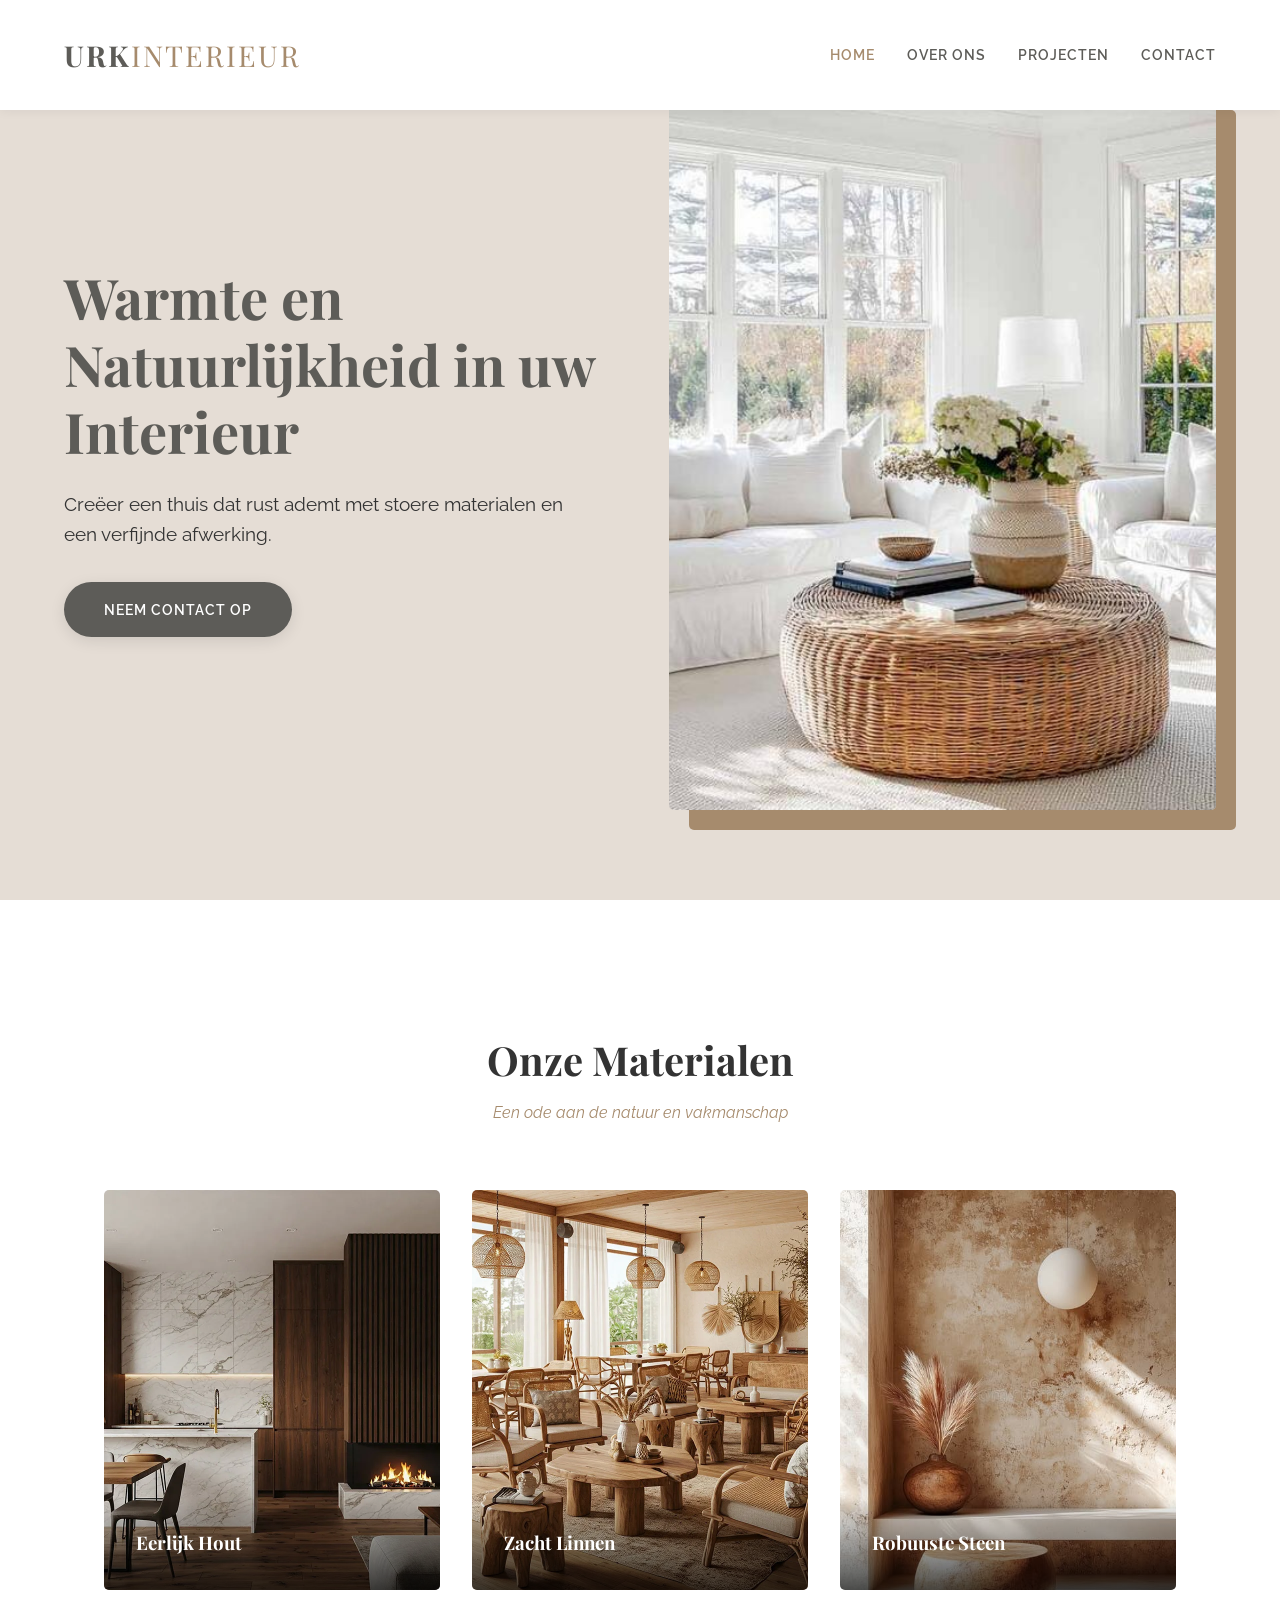
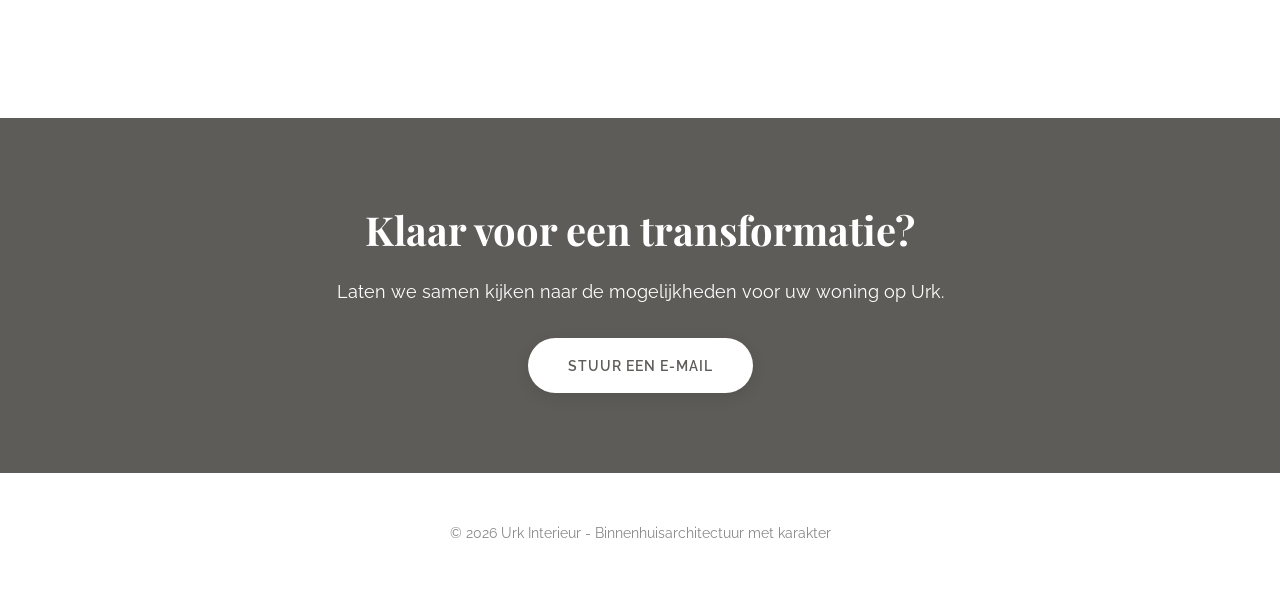
==== index.html @ b47f370f "Fix project structure: move files to root" ====
<!DOCTYPE html>
<html lang="nl">
<head>
    <meta charset="UTF-8">
    <meta name="viewport" content="width=device-width, initial-scale=1.0">
    <title>Binnenhuisarchitect Urk | Natuurlijk & Warm Design</title>
    <link rel="stylesheet" href="stylesheet.css">
    <link rel="preconnect" href="https://fonts.googleapis.com">
    <link rel="preconnect" href="https://fonts.gstatic.com" crossorigin>
    <link href="https://fonts.googleapis.com/css2?family=Playfair+Display:wght@400;700&family=Raleway:wght@300;400;600&display=swap" rel="stylesheet">
</head>
<body>
    <header>
        <nav>
            <div class="logo">URK<span>INTERIEUR</span></div>
            <ul>
                <li><a href="index.html" class="active">Home</a></li>
                <li><a href="pages/over-ons.html">Over ons</a></li>
                <li><a href="pages/projecten.html">Projecten</a></li>
                <li><a href="pages/contact.html">Contact</a></li>
            </ul>
        </nav>
    </header>

    <main>
        <section class="hero">
            <div class="hero-content">
                <h1>Warmte en Natuurlijkheid in uw Interieur</h1>
                <p>Creëer een thuis dat rust ademt met stoere materialen en een verfijnde afwerking.</p>
                <a href="mailto:info@urkinterieur.nl" class="btn">Neem contact op</a>
            </div>
            <div class="hero-image">
                <img src="img/hero.jpg" alt="Sfeervol interieur met warme tinten">
            </div>
        </section>

        <section class="materials">
            <h2>Onze Materialen</h2>
            <p class="subtitle">Een ode aan de natuur en vakmanschap</p>
            <div class="material-grid">
                <div class="material-item">
                    <img src="img/material1.webp" alt="Natuurlijk hout close-up">
                    <div class="overlay"><h3>Eerlijk Hout</h3></div>
                </div>
                <div class="material-item">
                    <img src="img/material2.webp" alt="Zacht linnen textuur">
                    <div class="overlay"><h3>Zacht Linnen</h3></div>
                </div>
                <div class="material-item">
                    <img src="img/material3.jpg" alt="Robuuste steen details">
                    <div class="overlay"><h3>Robuuste Steen</h3></div>
                </div>
            </div>
        </section>

        <section class="cta">
            <div class="cta-box">
                <h2>Klaar voor een transformatie?</h2>
                <p>Laten we samen kijken naar de mogelijkheden voor uw woning op Urk.</p>
                <a href="mailto:info@urkinterieur.nl" class="btn secondary">Stuur een e-mail</a>
            </div>
        </section>
    </main>

    <footer>
        <p>&copy; 2026 Urk Interieur - Binnenhuisarchitectuur met karakter</p>
    </footer>

    <script src="javascript.js"></script>
</body>
</html>
---- stylesheet.css ----
/* Reset & Basis */
* {
    margin: 0;
    padding: 0;
    box-sizing: border-box;
}

:root {
    --primary-color: #5d5c58; /* Warm grijs */
    --secondary-color: #a68b6d; /* Warm beige/hout tint */
    --accent-color: #e5ddd5; /* Licht beige */
    --text-color: #333333;
    --white: #ffffff;
    --transition: all 0.3s ease;
}

body {
    font-family: 'Raleway', sans-serif;
    color: var(--text-color);
    line-height: 1.6;
    background-color: var(--white);
    overflow-x: hidden;
}

h1, h2, h3 {
    font-family: 'Playfair Display', serif;
    font-weight: 700;
}

a {
    text-decoration: none;
    color: inherit;
    transition: var(--transition);
}

ul {
    list-style: none;
}

/* Navigatie */
header {
    background-color: var(--white);
    padding: 2rem 5%;
    position: fixed;
    width: 100%;
    top: 0;
    z-index: 1000;
    box-shadow: 0 2px 10px rgba(0,0,0,0.05);
}

nav {
    display: flex;
    justify-content: space-between;
    align-items: center;
    max-width: 1200px;
    margin: 0 auto;
}

.logo {
    font-family: 'Playfair Display', serif;
    font-size: 1.8rem;
    letter-spacing: 2px;
    font-weight: 700;
    color: var(--primary-color);
}

.logo span {
    color: var(--secondary-color);
    font-weight: 400;
}

nav ul {
    display: flex;
    gap: 2rem;
}

nav ul li a {
    font-size: 0.9rem;
    text-transform: uppercase;
    letter-spacing: 1px;
    font-weight: 600;
    color: var(--primary-color);
}

nav ul li a:hover, nav ul li a.active {
    color: var(--secondary-color);
}

/* Hero Sectie */
.hero {
    height: 100vh;
    display: flex;
    align-items: center;
    padding: 0 5%;
    background-color: var(--accent-color);
    margin-top: 0;
    position: relative;
    overflow: hidden;
}

.hero-content {
    flex: 1;
    padding-right: 5%;
    z-index: 2;
}

.hero-content h1 {
    font-size: 3.5rem;
    line-height: 1.2;
    margin-bottom: 1.5rem;
    color: var(--primary-color);
}

.hero-content p {
    font-size: 1.2rem;
    margin-bottom: 2rem;
    max-width: 500px;
}

.hero-image {
    flex: 1;
    height: 80%;
    position: relative;
    z-index: 1;
}

.hero-image img {
    width: 100%;
    height: 100%;
    object-fit: cover;
    border-radius: 5px;
    box-shadow: 20px 20px 0px var(--secondary-color);
}

.btn {
    display: inline-block;
    padding: 1rem 2.5rem;
    background-color: var(--primary-color);
    color: var(--white);
    border-radius: 50px;
    font-weight: 600;
    text-transform: uppercase;
    letter-spacing: 1px;
    font-size: 0.9rem;
    box-shadow: 0 4px 15px rgba(0,0,0,0.1);
}

.btn:hover {
    background-color: var(--secondary-color);
    transform: translateY(-3px);
    box-shadow: 0 6px 20px rgba(0,0,0,0.15);
}

.btn.secondary {
    background-color: var(--white);
    color: var(--primary-color);
}

/* Materialen Sectie */
.materials {
    padding: 8rem 5%;
    max-width: 1200px;
    margin: 0 auto;
    text-align: center;
}

.materials h2 {
    font-size: 2.5rem;
    margin-bottom: 0.5rem;
}

.subtitle {
    font-style: italic;
    color: var(--secondary-color);
    margin-bottom: 4rem;
}

.material-grid {
    display: grid;
    grid-template-columns: repeat(3, 1fr);
    gap: 2rem;
}

.material-item {
    position: relative;
    height: 400px;
    overflow: hidden;
    border-radius: 5px;
}

.material-item img {
    width: 100%;
    height: 100%;
    object-fit: cover;
    transition: var(--transition);
}

.material-item:hover img {
    transform: scale(1.1);
}

.overlay {
    position: absolute;
    bottom: 0;
    left: 0;
    width: 100%;
    padding: 2rem;
    background: linear-gradient(transparent, rgba(0,0,0,0.7));
    color: var(--white);
    text-align: left;
}

/* CTA Sectie */
.cta {
    padding: 5rem 5%;
    background-color: var(--primary-color);
    color: var(--white);
    text-align: center;
}

.cta-box h2 {
    font-size: 2.5rem;
    margin-bottom: 1rem;
}

.cta-box p {
    margin-bottom: 2rem;
    font-size: 1.1rem;
}

/* Footer */
footer {
    padding: 3rem 5%;
    text-align: center;
    background-color: var(--white);
    font-size: 0.9rem;
    color: #888;
}

/* Responsive */
@media (max-width: 992px) {
    .hero {
        flex-direction: column;
        height: auto;
        padding: 10rem 5% 5rem;
    }
    .hero-content {
        padding-right: 0;
        margin-bottom: 3rem;
        text-align: center;
    }
    .hero-content p {
        margin: 0 auto 2rem;
    }
    .material-grid {
        grid-template-columns: 1fr;
    }
}
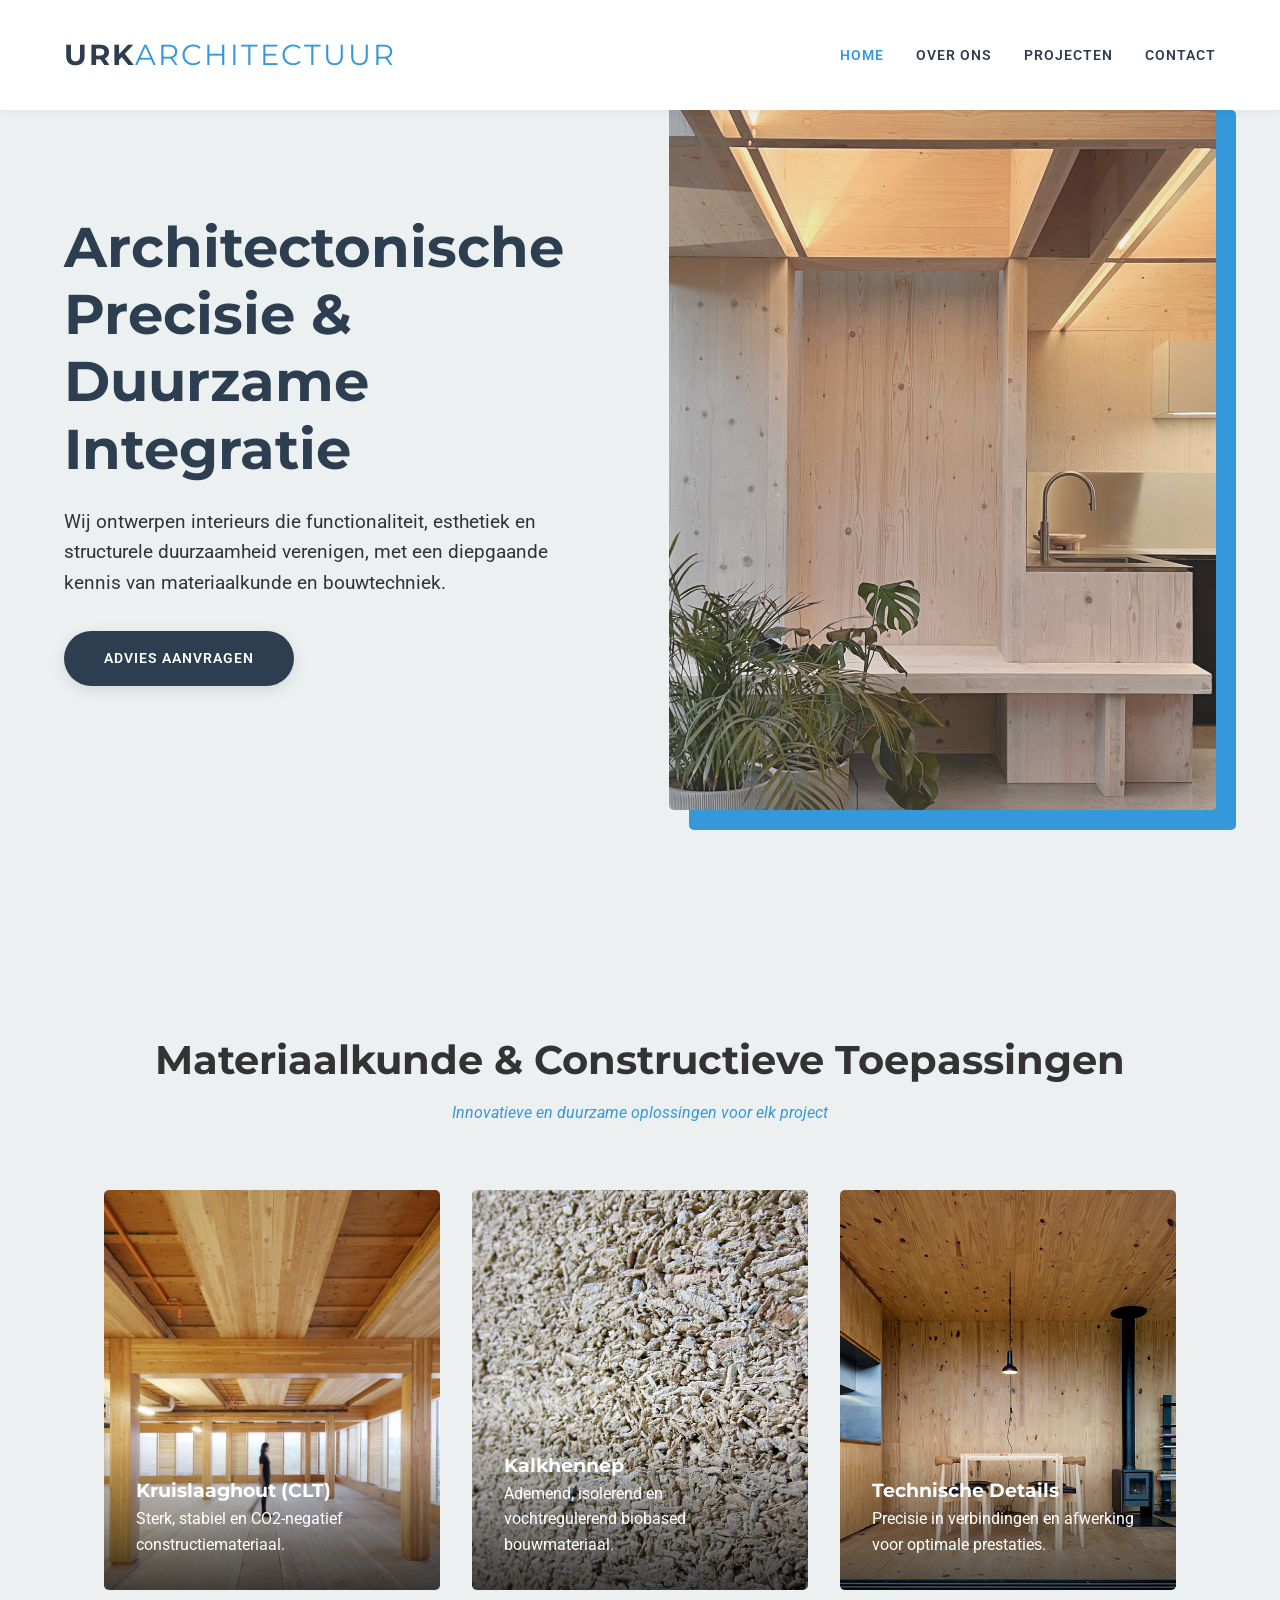
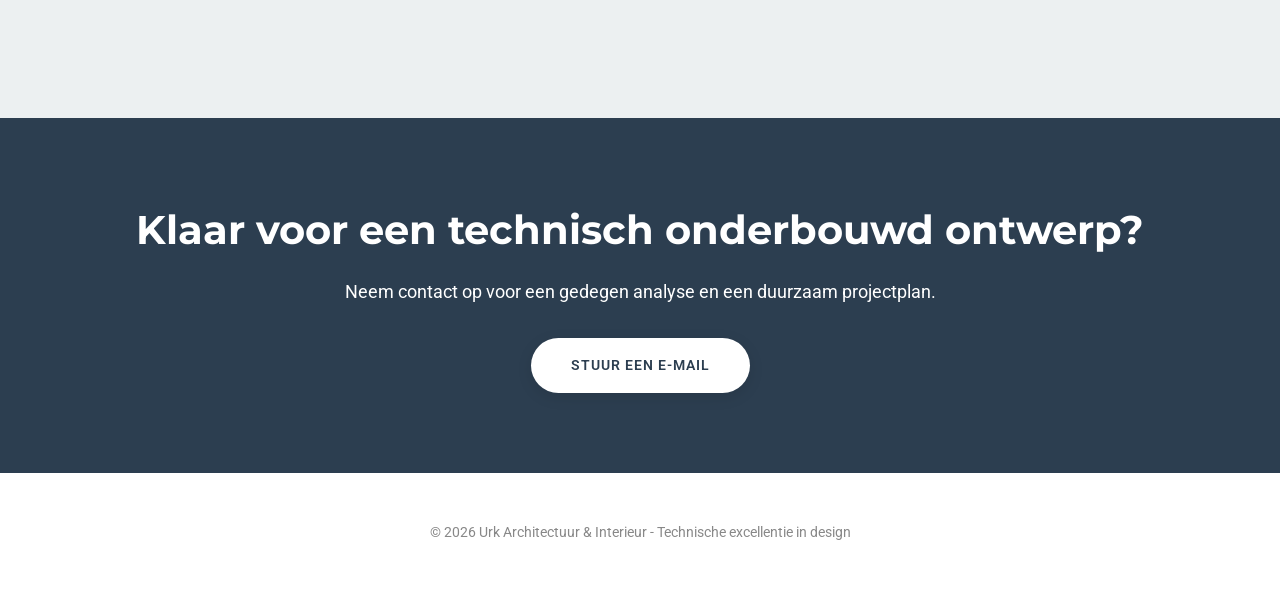
==== commit b75c6d1b: "Add technical and sustainable imagery" ====
--- a/index.html
+++ b/index.html
@@ -3,16 +3,17 @@
 <head>
     <meta charset="UTF-8">
     <meta name="viewport" content="width=device-width, initial-scale=1.0">
-    <title>Binnenhuisarchitect Urk | Natuurlijk & Warm Design</title>
+    <title>Urk Architectuur & Interieur | Technisch Ontwerp & Duurzaamheid</title>
+    <meta name="description" content="Specialist in architectonisch interieurontwerp op Urk, met focus op technische precisie, duurzame materialen zoals kalkhennep en CLT, en innovatieve bouwoplossingen.">
     <link rel="stylesheet" href="stylesheet.css">
     <link rel="preconnect" href="https://fonts.googleapis.com">
     <link rel="preconnect" href="https://fonts.gstatic.com" crossorigin>
-    <link href="https://fonts.googleapis.com/css2?family=Playfair+Display:wght@400;700&family=Raleway:wght@300;400;600&display=swap" rel="stylesheet">
+    <link href="https://fonts.googleapis.com/css2?family=Roboto:wght@300;400;700&family=Montserrat:wght@400;600&display=swap" rel="stylesheet">
 </head>
 <body>
     <header>
         <nav>
-            <div class="logo">URK<span>INTERIEUR</span></div>
+            <div class="logo">URK<span>ARCHITECTUUR</span></div>
             <ul>
                 <li><a href="index.html" class="active">Home</a></li>
                 <li><a href="pages/over-ons.html">Over ons</a></li>
@@ -25,45 +26,45 @@
     <main>
         <section class="hero">
             <div class="hero-content">
-                <h1>Warmte en Natuurlijkheid in uw Interieur</h1>
-                <p>Creëer een thuis dat rust ademt met stoere materialen en een verfijnde afwerking.</p>
-                <a href="mailto:info@urkinterieur.nl" class="btn">Neem contact op</a>
+                <h1>Architectonische Precisie & Duurzame Integratie</h1>
+                <p>Wij ontwerpen interieurs die functionaliteit, esthetiek en structurele duurzaamheid verenigen, met een diepgaande kennis van materiaalkunde en bouwtechniek.</p>
+                <a href="mailto:info@urkarchitectuur.nl" class="btn">Advies aanvragen</a>
             </div>
             <div class="hero-image">
-                <img src="img/hero.jpg" alt="Sfeervol interieur met warme tinten">
+                <img src="img/tech_hero.jpg" alt="Modern architectonisch interieur met houten elementen">
             </div>
         </section>
 
         <section class="materials">
-            <h2>Onze Materialen</h2>
-            <p class="subtitle">Een ode aan de natuur en vakmanschap</p>
+            <h2>Materiaalkunde & Constructieve Toepassingen</h2>
+            <p class="subtitle">Innovatieve en duurzame oplossingen voor elk project</p>
             <div class="material-grid">
                 <div class="material-item">
-                    <img src="img/material1.webp" alt="Natuurlijk hout close-up">
-                    <div class="overlay"><h3>Eerlijk Hout</h3></div>
+                    <img src="img/tech_clt.jpg" alt="Kruislaaghout (CLT) constructie">
+                    <div class="overlay"><h3>Kruislaaghout (CLT)</h3><p>Sterk, stabiel en CO2-negatief constructiemateriaal.</p></div>
                 </div>
                 <div class="material-item">
-                    <img src="img/material2.webp" alt="Zacht linnen textuur">
-                    <div class="overlay"><h3>Zacht Linnen</h3></div>
+                    <img src="img/sustainable_hemp.jpg" alt="Kalkhennep wandtextuur">
+                    <div class="overlay"><h3>Kalkhennep</h3><p>Ademend, isolerend en vochtregulerend biobased bouwmateriaal.</p></div>
                 </div>
                 <div class="material-item">
-                    <img src="img/material3.jpg" alt="Robuuste steen details">
-                    <div class="overlay"><h3>Robuuste Steen</h3></div>
+                    <img src="img/tech_detail.jpg" alt="Technisch detail van een houten verbinding">
+                    <div class="overlay"><h3>Technische Details</h3><p>Precisie in verbindingen en afwerking voor optimale prestaties.</p></div>
                 </div>
             </div>
         </section>
 
         <section class="cta">
             <div class="cta-box">
-                <h2>Klaar voor een transformatie?</h2>
-                <p>Laten we samen kijken naar de mogelijkheden voor uw woning op Urk.</p>
-                <a href="mailto:info@urkinterieur.nl" class="btn secondary">Stuur een e-mail</a>
+                <h2>Klaar voor een technisch onderbouwd ontwerp?</h2>
+                <p>Neem contact op voor een gedegen analyse en een duurzaam projectplan.</p>
+                <a href="mailto:info@urkarchitectuur.nl" class="btn secondary">Stuur een e-mail</a>
             </div>
         </section>
     </main>
 
     <footer>
-        <p>&copy; 2026 Urk Interieur - Binnenhuisarchitectuur met karakter</p>
+        <p>&copy; 2026 Urk Architectuur & Interieur - Technische excellentie in design</p>
     </footer>
 
     <script src="javascript.js"></script>
--- a/stylesheet.css
+++ b/stylesheet.css
@@ -6,24 +6,24 @@
 }
 
 :root {
-    --primary-color: #5d5c58; /* Warm grijs */
-    --secondary-color: #a68b6d; /* Warm beige/hout tint */
-    --accent-color: #e5ddd5; /* Licht beige */
+    --primary-color: #2c3e50; /* Donkerblauw/grijs voor technische uitstraling */
+    --secondary-color: #3498db; /* Helder blauw voor accenten */
+    --accent-color: #ecf0f1; /* Lichtgrijs voor achtergronden */
     --text-color: #333333;
     --white: #ffffff;
     --transition: all 0.3s ease;
 }
 
 body {
-    font-family: 'Raleway', sans-serif;
+    font-family: 'Roboto', sans-serif;
     color: var(--text-color);
     line-height: 1.6;
-    background-color: var(--white);
+    background-color: var(--accent-color);
     overflow-x: hidden;
 }
 
 h1, h2, h3 {
-    font-family: 'Playfair Display', serif;
+    font-family: 'Montserrat', sans-serif;
     font-weight: 700;
 }
 
@@ -57,7 +57,7 @@
 }
 
 .logo {
-    font-family: 'Playfair Display', serif;
+    font-family: 'Montserrat', sans-serif;
     font-size: 1.8rem;
     letter-spacing: 2px;
     font-weight: 700;
